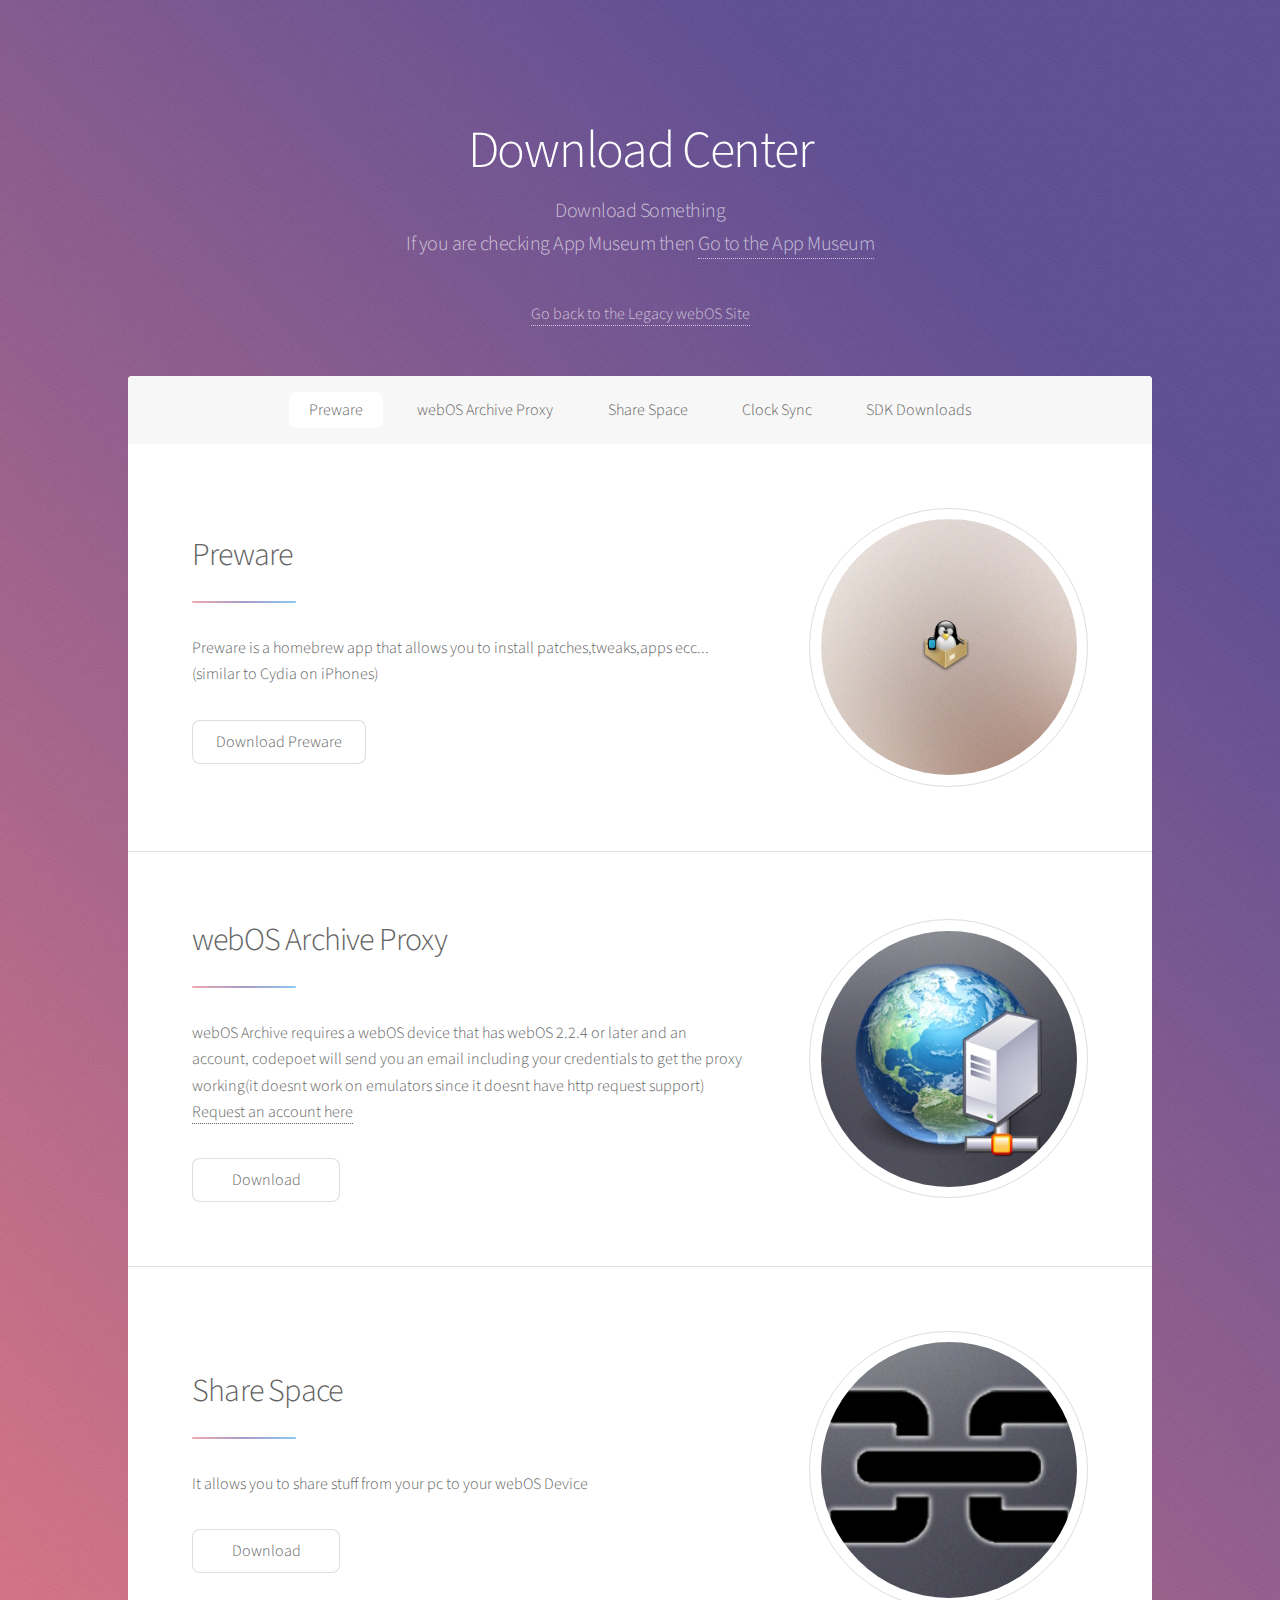
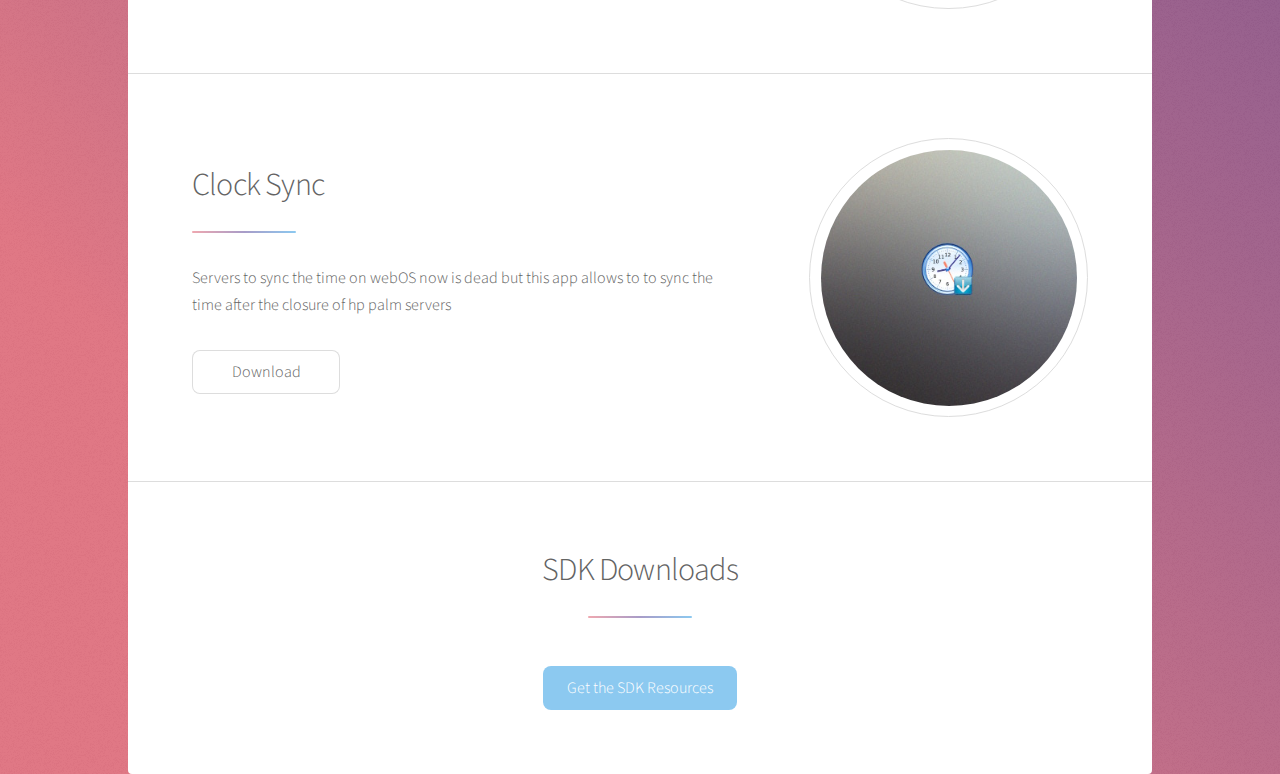
==== downloadce.html @ c7704b5f "fixes" ====
<!DOCTYPE HTML>
<html>
	<head>
		<title>Download Center</title>
		<meta charset="utf-8" />
		<meta name="viewport" content="width=device-width, initial-scale=1, user-scalable=no" />
		<link rel="stylesheet" href="assets/css/maindce.css" />
		<link rel="icon" type="image/x-icon" href="images/legacyicon.ico">
		<noscript><link rel="stylesheet" href="assets/css/noscriptdce.css" /></noscript>
	</head>
	<body class="is-preload">

		<!-- Wrapper -->
			<div id="wrapper">

				<!-- Header -->
					<header id="header" class="alt">
						<span class="logo"><img src="images/logo.svg" alt="" /></span>
						<h1>Download Center</h1>
						<p>Download Something<br />
						If you are checking App Museum then <a href="https://appcatalog.webosarchive.org/">Go to the App Museum</a></p>
						<a href="index.html">Go back to the Legacy webOS Site</a>
					</header>

				<!-- Nav -->
					<nav id="nav">
						<ul>
							<li><a href="#intro" class="active">Preware</a></li>
							<li><a href="#proxy">webOS Archive Proxy</a></li>
							<li><a href="#sharespace">Share Space</a></li>
							<li><a href="#clocksync">Clock Sync</a></li>
							<li><a href="#cta">SDK Downloads</a></li>
						</ul>
					</nav>

				<!-- Main -->
					<div id="main">

						<!-- Introduction -->
							<section id="intro" class="main">
								<div class="spotlight">
									<div class="content">
										<header class="major">
											<h2>Preware</h2>
										</header>
										<p>Preware is a homebrew app that allows you to install patches,tweaks,apps ecc... (similar to Cydia on iPhones)</p>
										<ul class="actions">
											<li><a href="https://github.com/webOSArchive/preware/releases/download/1.9.15/org.webosinternals.preware_1.9.15_all.ipk" class="button">Download Preware</a></li>
										</ul>
									</div>
									<span class="image"><img src="images/images_dce/pic01.jpg" alt="" /></span>
								</div>
							</section>

						<!-- First Section -->
						<section id="proxy" class="main">
							<div class="spotlight">
								<div class="content">
									<header class="major">
										<h2>webOS Archive Proxy</h2>
									</header>
									<p>webOS Archive requires a webOS device that has webOS 2.2.4 or later and an account, codepoet will send you an email including your credentials to get the proxy working(it doesnt work on emulators since it doesnt have http request support)
										<a href="https://forms.gle/rnwVb2BnZVacJoNU6">Request an account here</a>
									</p>
									<ul class="actions">
										<li><a href="https://appcatalog.webosarchive.org/showMuseumDetails.php?app=1005768" class="button">Download</a></li>
									</ul>
								</div>
								<span class="image"><img src="images/images_dce/pic02.jpg" alt="" /></span>
							</div>
						</section>

						<!-- Second Section -->
						<section id="sharespace" class="main">
							<div class="spotlight">
								<div class="content">
									<header class="major">
										<h2>Share Space</h2>
									</header>
									<p>It allows you to share stuff from your pc to your webOS Device</p>
									<ul class="actions">
										<li><a href="https://appcatalog.webosarchive.org/showMuseumDetails.php?search=share+space&safe=on&app=1005788" class="button">Download</a></li>
									</ul>
								</div>
								<span class="image"><img src="images/images_dce/pic05.jpg" alt="" /></span>
							</div>
						</section>

						<section id="clocksync" class="main">
							<div class="spotlight">
								<div class="content">
									<header class="major">
										<h2>Clock Sync</h2>
									</header>
									<p>Servers to sync the time on webOS now is dead but this app allows to to sync the time after the closure of hp palm servers
									</p>
									<ul class="actions">
										<li><a href="https://appcatalog.webosarchive.org/showMuseumDetails.php?app=1819" class="button">Download</a></li>
									</ul>
								</div>
								<span class="image"><img src="images/images_dce/pic03.jpg" alt="" /></span>
							</div>
						</section>

						<!-- Get Started -->
							<section id="cta" class="main special">
								<header class="major">
									<h2>SDK Downloads</h2>
								</header>
								<footer class="major">
									<ul class="actions special">
										<li><a href="webOSresources.html/" class="button primary">Get the SDK Resources</a></li>
									</ul>
								</footer>
							</section>


			</div>

		<!-- Scripts -->
			<script src="assets/js/jquery.min_dce.js"></script>
			<script src="assets/js/jquery.scrollex.min_dce.js"></script>
			<script src="assets/js/jquery.scrolly.min_dce.js"></script>
			<script src="assets/js/browser.min_dce.js"></script>
			<script src="assets/js/breakpoints.min_dce.js"></script>
			<script src="assets/js/util_dce.js"></script>
			<script src="assets/js/main_dce.js"></script>

	</body>
</html>
---- assets/css/maindce.css ----
@import url(fontawesome-all.min.css);
@import 'https://fonts.googleapis.com/css?family=Source+Sans+Pro:300,400';

/*
	Stellar by HTML5 UP
	html5up.net | @ajlkn
	Free for personal and commercial use under the CCA 3.0 license (html5up.net/license)
*/

html, body, div, span, applet, object,
iframe, h1, h2, h3, h4, h5, h6, p, blockquote,
pre, a, abbr, acronym, address, big, cite,
code, del, dfn, em, img, ins, kbd, q, s, samp,
small, strike, strong, sub, sup, tt, var, b,
u, i, center, dl, dt, dd, ol, ul, li, fieldset,
form, label, legend, table, caption, tbody,
tfoot, thead, tr, th, td, article, aside,
canvas, details, embed, figure, figcaption,
footer, header, hgroup, menu, nav, output, ruby,
section, summary, time, mark, audio, video {
	margin: 0;
	padding: 0;
	border: 0;
	font-size: 100%;
	font: inherit;
	vertical-align: baseline;}

article, aside, details, figcaption, figure,
footer, header, hgroup, menu, nav, section {
	display: block;}

body {
	line-height: 1;
}

ol, ul {
	list-style: none;
}

blockquote, q {
	quotes: none;
}

	blockquote:before, blockquote:after, q:before, q:after {
		content: '';
		content: none;
	}

table {
	border-collapse: collapse;
	border-spacing: 0;
}

body {
	-webkit-text-size-adjust: none;
}

mark {
	background-color: transparent;
	color: inherit;
}

input::-moz-focus-inner {
	border: 0;
	padding: 0;
}

input, select, textarea {
	-moz-appearance: none;
	-webkit-appearance: none;
	-ms-appearance: none;
	appearance: none;
}

/* Basic */

	@-ms-viewport {
		width: device-width;
	}

	body {
		-ms-overflow-style: scrollbar;
	}

	@media screen and (max-width: 480px) {

		html, body {
			min-width: 320px;
		}

	}

	html {
		box-sizing: border-box;
	}

	*, *:before, *:after {
		box-sizing: inherit;
	}

	body {
		background-color: #935d8c;
		background-image: url("images/overlay.png"), -moz-linear-gradient(45deg, #e37682 15%, #5f4d93 85%);
		background-image: url("images/overlay.png"), -webkit-linear-gradient(45deg, #e37682 15%, #5f4d93 85%);
		background-image: url("images/overlay.png"), -ms-linear-gradient(45deg, #e37682 15%, #5f4d93 85%);
		background-image: url("images/overlay.png"), linear-gradient(45deg, #e37682 15%, #5f4d93 85%);
	}

		body.is-preload *, body.is-preload *:before, body.is-preload *:after {
			-moz-animation: none !important;
			-webkit-animation: none !important;
			-ms-animation: none !important;
			animation: none !important;
			-moz-transition: none !important;
			-webkit-transition: none !important;
			-ms-transition: none !important;
			transition: none !important;
		}

/* Type */

	body {
		background-color: #935d8c;
		color: rgba(255, 255, 255, 0.65);
	}

	body, input, select, textarea {
		font-family: "Source Sans Pro", Helvetica, sans-serif;
		font-size: 17pt;
		font-weight: 300;
		line-height: 1.65;
	}

		@media screen and (max-width: 1680px) {

			body, input, select, textarea {
				font-size: 14pt;
			}

		}

		@media screen and (max-width: 1280px) {

			body, input, select, textarea {
				font-size: 12pt;
			}

		}

		@media screen and (max-width: 360px) {

			body, input, select, textarea {
				font-size: 11pt;
			}

		}

	a {
		-moz-transition: color 0.2s ease, border-bottom 0.2s ease;
		-webkit-transition: color 0.2s ease, border-bottom 0.2s ease;
		-ms-transition: color 0.2s ease, border-bottom 0.2s ease;
		transition: color 0.2s ease, border-bottom 0.2s ease;
		text-decoration: none;
		border-bottom: dotted 1px;
		color: inherit;
	}

		a:hover {
			border-bottom-color: transparent;
		}

	strong, b {
		font-weight: 400;
	}

	em, i {
		font-style: italic;
	}

	p {
		margin: 0 0 2em 0;
	}

		p.content {
			-moz-columns: 20em 2;
			-webkit-columns: 20em 2;
			-ms-columns: 20em 2;
			columns: 20em 2;
			-moz-column-gap: 2em;
			-webkit-column-gap: 2em;
			-ms-column-gap: 2em;
			column-gap: 2em;
			text-align: justify;
		}

	h1, h2, h3, h4, h5, h6 {
		font-weight: 300;
		line-height: 1.5;
		margin: 0 0 0.7em 0;
		letter-spacing: -0.025em;
	}

		h1 a, h2 a, h3 a, h4 a, h5 a, h6 a {
			color: inherit;
			text-decoration: none;
		}

	h1 {
		font-size: 2.5em;
		line-height: 1.2;
	}

	h2 {
		font-size: 1.5em;
	}

	h3 {
		font-size: 1.25em;
	}

	h4 {
		font-size: 1.1em;
	}

	h5 {
		font-size: 0.9em;
	}

	h6 {
		font-size: 0.7em;
	}

	@media screen and (max-width: 736px) {

		h1 {
			font-size: 2em;
		}

	}

	sub {
		font-size: 0.8em;
		position: relative;
		top: 0.5em;
	}

	sup {
		font-size: 0.8em;
		position: relative;
		top: -0.5em;
	}

	blockquote {
		border-left: solid 4px;
		font-style: italic;
		margin: 0 0 2em 0;
		padding: 0.5em 0 0.5em 2em;
	}

	code {
		border-radius: 8px;
		border: solid 1px;
		font-family: "Courier New", monospace;
		font-size: 0.9em;
		margin: 0 0.25em;
		padding: 0.25em 0.65em;
	}

	pre {
		-webkit-overflow-scrolling: touch;
		font-family: "Courier New", monospace;
		font-size: 0.9em;
		margin: 0 0 2em 0;
	}

		pre code {
			display: block;
			line-height: 1.75;
			padding: 1em 1.5em;
			overflow-x: auto;
		}

	hr {
		border: 0;
		border-bottom: solid 1px;
		margin: 2em 0;
	}

		hr.major {
			margin: 3em 0;
		}

	.align-left {
		text-align: left;
	}

	.align-center {
		text-align: center;
	}

	.align-right {
		text-align: right;
	}

	input, select, textarea {
		color: #ffffff;
	}

	a:hover {
		color: #ffffff;
	}

	strong, b {
		color: #ffffff;
	}

	h1, h2, h3, h4, h5, h6 {
		color: #ffffff;
	}

	blockquote {
		border-left-color: rgba(255, 255, 255, 0.35);
	}

	code {
		background: rgba(255, 255, 255, 0.075);
		border-color: rgba(255, 255, 255, 0.35);
	}

	hr {
		border-bottom-color: rgba(255, 255, 255, 0.35);
	}

/* Row */

	.row {
		display: flex;
		flex-wrap: wrap;
		box-sizing: border-box;
		align-items: stretch;
	}

		.row > * {
			box-sizing: border-box;
		}

		.row.gtr-uniform > * > :last-child {
			margin-bottom: 0;
		}

		.row.aln-left {
			justify-content: flex-start;
		}

		.row.aln-center {
			justify-content: center;
		}

		.row.aln-right {
			justify-content: flex-end;
		}

		.row.aln-top {
			align-items: flex-start;
		}

		.row.aln-middle {
			align-items: center;
		}

		.row.aln-bottom {
			align-items: flex-end;
		}

		.row > .imp {
			order: -1;
		}

		.row > .col-1 {
			width: 8.33333%;
		}

		.row > .off-1 {
			margin-left: 8.33333%;
		}

		.row > .col-2 {
			width: 16.66667%;
		}

		.row > .off-2 {
			margin-left: 16.66667%;
		}

		.row > .col-3 {
			width: 25%;
		}

		.row > .off-3 {
			margin-left: 25%;
		}

		.row > .col-4 {
			width: 33.33333%;
		}

		.row > .off-4 {
			margin-left: 33.33333%;
		}

		.row > .col-5 {
			width: 41.66667%;
		}

		.row > .off-5 {
			margin-left: 41.66667%;
		}

		.row > .col-6 {
			width: 50%;
		}

		.row > .off-6 {
			margin-left: 50%;
		}

		.row > .col-7 {
			width: 58.33333%;
		}

		.row > .off-7 {
			margin-left: 58.33333%;
		}

		.row > .col-8 {
			width: 66.66667%;
		}

		.row > .off-8 {
			margin-left: 66.66667%;
		}

		.row > .col-9 {
			width: 75%;
		}

		.row > .off-9 {
			margin-left: 75%;
		}

		.row > .col-10 {
			width: 83.33333%;
		}

		.row > .off-10 {
			margin-left: 83.33333%;
		}

		.row > .col-11 {
			width: 91.66667%;
		}

		.row > .off-11 {
			margin-left: 91.66667%;
		}

		.row > .col-12 {
			width: 100%;
		}

		.row > .off-12 {
			margin-left: 100%;
		}

		.row.gtr-0 {
			margin-top: 0;
			margin-left: 0em;
		}

			.row.gtr-0 > * {
				padding: 0 0 0 0em;
			}

			.row.gtr-0.gtr-uniform {
				margin-top: 0em;
			}

				.row.gtr-0.gtr-uniform > * {
					padding-top: 0em;
				}

		.row.gtr-25 {
			margin-top: 0;
			margin-left: -0.375em;
		}

			.row.gtr-25 > * {
				padding: 0 0 0 0.375em;
			}

			.row.gtr-25.gtr-uniform {
				margin-top: -0.375em;
			}

				.row.gtr-25.gtr-uniform > * {
					padding-top: 0.375em;
				}

		.row.gtr-50 {
			margin-top: 0;
			margin-left: -0.75em;
		}

			.row.gtr-50 > * {
				padding: 0 0 0 0.75em;
			}

			.row.gtr-50.gtr-uniform {
				margin-top: -0.75em;
			}

				.row.gtr-50.gtr-uniform > * {
					padding-top: 0.75em;
				}

		.row {
			margin-top: 0;
			margin-left: -1.5em;
		}

			.row > * {
				padding: 0 0 0 1.5em;
			}

			.row.gtr-uniform {
				margin-top: -1.5em;
			}

				.row.gtr-uniform > * {
					padding-top: 1.5em;
				}

		.row.gtr-150 {
			margin-top: 0;
			margin-left: -2.25em;
		}

			.row.gtr-150 > * {
				padding: 0 0 0 2.25em;
			}

			.row.gtr-150.gtr-uniform {
				margin-top: -2.25em;
			}

				.row.gtr-150.gtr-uniform > * {
					padding-top: 2.25em;
				}

		.row.gtr-200 {
			margin-top: 0;
			margin-left: -3em;
		}

			.row.gtr-200 > * {
				padding: 0 0 0 3em;
			}

			.row.gtr-200.gtr-uniform {
				margin-top: -3em;
			}

				.row.gtr-200.gtr-uniform > * {
					padding-top: 3em;
				}

		@media screen and (max-width: 1680px) {

			.row {
				display: flex;
				flex-wrap: wrap;
				box-sizing: border-box;
				align-items: stretch;
			}

				.row > * {
					box-sizing: border-box;
				}

				.row.gtr-uniform > * > :last-child {
					margin-bottom: 0;
				}

				.row.aln-left {
					justify-content: flex-start;
				}

				.row.aln-center {
					justify-content: center;
				}

				.row.aln-right {
					justify-content: flex-end;
				}

				.row.aln-top {
					align-items: flex-start;
				}

				.row.aln-middle {
					align-items: center;
				}

				.row.aln-bottom {
					align-items: flex-end;
				}

				.row > .imp-xlarge {
					order: -1;
				}

				.row > .col-1-xlarge {
					width: 8.33333%;
				}

				.row > .off-1-xlarge {
					margin-left: 8.33333%;
				}

				.row > .col-2-xlarge {
					width: 16.66667%;
				}

				.row > .off-2-xlarge {
					margin-left: 16.66667%;
				}

				.row > .col-3-xlarge {
					width: 25%;
				}

				.row > .off-3-xlarge {
					margin-left: 25%;
				}

				.row > .col-4-xlarge {
					width: 33.33333%;
				}

				.row > .off-4-xlarge {
					margin-left: 33.33333%;
				}

				.row > .col-5-xlarge {
					width: 41.66667%;
				}

				.row > .off-5-xlarge {
					margin-left: 41.66667%;
				}

				.row > .col-6-xlarge {
					width: 50%;
				}

				.row > .off-6-xlarge {
					margin-left: 50%;
				}

				.row > .col-7-xlarge {
					width: 58.33333%;
				}

				.row > .off-7-xlarge {
					margin-left: 58.33333%;
				}

				.row > .col-8-xlarge {
					width: 66.66667%;
				}

				.row > .off-8-xlarge {
					margin-left: 66.66667%;
				}

				.row > .col-9-xlarge {
					width: 75%;
				}

				.row > .off-9-xlarge {
					margin-left: 75%;
				}

				.row > .col-10-xlarge {
					width: 83.33333%;
				}

				.row > .off-10-xlarge {
					margin-left: 83.33333%;
				}

				.row > .col-11-xlarge {
					width: 91.66667%;
				}

				.row > .off-11-xlarge {
					margin-left: 91.66667%;
				}

				.row > .col-12-xlarge {
					width: 100%;
				}

				.row > .off-12-xlarge {
					margin-left: 100%;
				}

				.row.gtr-0 {
					margin-top: 0;
					margin-left: 0em;
				}

					.row.gtr-0 > * {
						padding: 0 0 0 0em;
					}

					.row.gtr-0.gtr-uniform {
						margin-top: 0em;
					}

						.row.gtr-0.gtr-uniform > * {
							padding-top: 0em;
						}

				.row.gtr-25 {
					margin-top: 0;
					margin-left: -0.375em;
				}

					.row.gtr-25 > * {
						padding: 0 0 0 0.375em;
					}

					.row.gtr-25.gtr-uniform {
						margin-top: -0.375em;
					}

						.row.gtr-25.gtr-uniform > * {
							padding-top: 0.375em;
						}

				.row.gtr-50 {
					margin-top: 0;
					margin-left: -0.75em;
				}

					.row.gtr-50 > * {
						padding: 0 0 0 0.75em;
					}

					.row.gtr-50.gtr-uniform {
						margin-top: -0.75em;
					}

						.row.gtr-50.gtr-uniform > * {
							padding-top: 0.75em;
						}

				.row {
					margin-top: 0;
					margin-left: -1.5em;
				}

					.row > * {
						padding: 0 0 0 1.5em;
					}

					.row.gtr-uniform {
						margin-top: -1.5em;
					}

						.row.gtr-uniform > * {
							padding-top: 1.5em;
						}

				.row.gtr-150 {
					margin-top: 0;
					margin-left: -2.25em;
				}

					.row.gtr-150 > * {
						padding: 0 0 0 2.25em;
					}

					.row.gtr-150.gtr-uniform {
						margin-top: -2.25em;
					}

						.row.gtr-150.gtr-uniform > * {
							padding-top: 2.25em;
						}

				.row.gtr-200 {
					margin-top: 0;
					margin-left: -3em;
				}

					.row.gtr-200 > * {
						padding: 0 0 0 3em;
					}

					.row.gtr-200.gtr-uniform {
						margin-top: -3em;
					}

						.row.gtr-200.gtr-uniform > * {
							padding-top: 3em;
						}

		}

		@media screen and (max-width: 1280px) {

			.row {
				display: flex;
				flex-wrap: wrap;
				box-sizing: border-box;
				align-items: stretch;
			}

				.row > * {
					box-sizing: border-box;
				}

				.row.gtr-uniform > * > :last-child {
					margin-bottom: 0;
				}

				.row.aln-left {
					justify-content: flex-start;
				}

				.row.aln-center {
					justify-content: center;
				}

				.row.aln-right {
					justify-content: flex-end;
				}

				.row.aln-top {
					align-items: flex-start;
				}

				.row.aln-middle {
					align-items: center;
				}

				.row.aln-bottom {
					align-items: flex-end;
				}

				.row > .imp-large {
					order: -1;
				}

				.row > .col-1-large {
					width: 8.33333%;
				}

				.row > .off-1-large {
					margin-left: 8.33333%;
				}

				.row > .col-2-large {
					width: 16.66667%;
				}

				.row > .off-2-large {
					margin-left: 16.66667%;
				}

				.row > .col-3-large {
					width: 25%;
				}

				.row > .off-3-large {
					margin-left: 25%;
				}

				.row > .col-4-large {
					width: 33.33333%;
				}

				.row > .off-4-large {
					margin-left: 33.33333%;
				}

				.row > .col-5-large {
					width: 41.66667%;
				}

				.row > .off-5-large {
					margin-left: 41.66667%;
				}

				.row > .col-6-large {
					width: 50%;
				}

				.row > .off-6-large {
					margin-left: 50%;
				}

				.row > .col-7-large {
					width: 58.33333%;
				}

				.row > .off-7-large {
					margin-left: 58.33333%;
				}

				.row > .col-8-large {
					width: 66.66667%;
				}

				.row > .off-8-large {
					margin-left: 66.66667%;
				}

				.row > .col-9-large {
					width: 75%;
				}

				.row > .off-9-large {
					margin-left: 75%;
				}

				.row > .col-10-large {
					width: 83.33333%;
				}

				.row > .off-10-large {
					margin-left: 83.33333%;
				}

				.row > .col-11-large {
					width: 91.66667%;
				}

				.row > .off-11-large {
					margin-left: 91.66667%;
				}

				.row > .col-12-large {
					width: 100%;
				}

				.row > .off-12-large {
					margin-left: 100%;
				}

				.row.gtr-0 {
					margin-top: 0;
					margin-left: 0em;
				}

					.row.gtr-0 > * {
						padding: 0 0 0 0em;
					}

					.row.gtr-0.gtr-uniform {
						margin-top: 0em;
					}

						.row.gtr-0.gtr-uniform > * {
							padding-top: 0em;
						}

				.row.gtr-25 {
					margin-top: 0;
					margin-left: -0.375em;
				}

					.row.gtr-25 > * {
						padding: 0 0 0 0.375em;
					}

					.row.gtr-25.gtr-uniform {
						margin-top: -0.375em;
					}

						.row.gtr-25.gtr-uniform > * {
							padding-top: 0.375em;
						}

				.row.gtr-50 {
					margin-top: 0;
					margin-left: -0.75em;
				}

					.row.gtr-50 > * {
						padding: 0 0 0 0.75em;
					}

					.row.gtr-50.gtr-uniform {
						margin-top: -0.75em;
					}

						.row.gtr-50.gtr-uniform > * {
							padding-top: 0.75em;
						}

				.row {
					margin-top: 0;
					margin-left: -1.5em;
				}

					.row > * {
						padding: 0 0 0 1.5em;
					}

					.row.gtr-uniform {
						margin-top: -1.5em;
					}

						.row.gtr-uniform > * {
							padding-top: 1.5em;
						}

				.row.gtr-150 {
					margin-top: 0;
					margin-left: -2.25em;
				}

					.row.gtr-150 > * {
						padding: 0 0 0 2.25em;
					}

					.row.gtr-150.gtr-uniform {
						margin-top: -2.25em;
					}

						.row.gtr-150.gtr-uniform > * {
							padding-top: 2.25em;
						}

				.row.gtr-200 {
					margin-top: 0;
					margin-left: -3em;
				}

					.row.gtr-200 > * {
						padding: 0 0 0 3em;
					}

					.row.gtr-200.gtr-uniform {
						margin-top: -3em;
					}

						.row.gtr-200.gtr-uniform > * {
							padding-top: 3em;
						}

		}

		@media screen and (max-width: 980px) {

			.row {
				display: flex;
				flex-wrap: wrap;
				box-sizing: border-box;
				align-items: stretch;
			}

				.row > * {
					box-sizing: border-box;
				}

				.row.gtr-uniform > * > :last-child {
					margin-bottom: 0;
				}

				.row.aln-left {
					justify-content: flex-start;
				}

				.row.aln-center {
					justify-content: center;
				}

				.row.aln-right {
					justify-content: flex-end;
				}

				.row.aln-top {
					align-items: flex-start;
				}

				.row.aln-middle {
					align-items: center;
				}

				.row.aln-bottom {
					align-items: flex-end;
				}

				.row > .imp-medium {
					order: -1;
				}

				.row > .col-1-medium {
					width: 8.33333%;
				}

				.row > .off-1-medium {
					margin-left: 8.33333%;
				}

				.row > .col-2-medium {
					width: 16.66667%;
				}

				.row > .off-2-medium {
					margin-left: 16.66667%;
				}

				.row > .col-3-medium {
					width: 25%;
				}

				.row > .off-3-medium {
					margin-left: 25%;
				}

				.row > .col-4-medium {
					width: 33.33333%;
				}

				.row > .off-4-medium {
					margin-left: 33.33333%;
				}

				.row > .col-5-medium {
					width: 41.66667%;
				}

				.row > .off-5-medium {
					margin-left: 41.66667%;
				}

				.row > .col-6-medium {
					width: 50%;
				}

				.row > .off-6-medium {
					margin-left: 50%;
				}

				.row > .col-7-medium {
					width: 58.33333%;
				}

				.row > .off-7-medium {
					margin-left: 58.33333%;
				}

				.row > .col-8-medium {
					width: 66.66667%;
				}

				.row > .off-8-medium {
					margin-left: 66.66667%;
				}

				.row > .col-9-medium {
					width: 75%;
				}

				.row > .off-9-medium {
					margin-left: 75%;
				}

				.row > .col-10-medium {
					width: 83.33333%;
				}

				.row > .off-10-medium {
					margin-left: 83.33333%;
				}

				.row > .col-11-medium {
					width: 91.66667%;
				}

				.row > .off-11-medium {
					margin-left: 91.66667%;
				}

				.row > .col-12-medium {
					width: 100%;
				}

				.row > .off-12-medium {
					margin-left: 100%;
				}

				.row.gtr-0 {
					margin-top: 0;
					margin-left: 0em;
				}

					.row.gtr-0 > * {
						padding: 0 0 0 0em;
					}

					.row.gtr-0.gtr-uniform {
						margin-top: 0em;
					}

						.row.gtr-0.gtr-uniform > * {
							padding-top: 0em;
						}

				.row.gtr-25 {
					margin-top: 0;
					margin-left: -0.375em;
				}

					.row.gtr-25 > * {
						padding: 0 0 0 0.375em;
					}

					.row.gtr-25.gtr-uniform {
						margin-top: -0.375em;
					}

						.row.gtr-25.gtr-uniform > * {
							padding-top: 0.375em;
						}

				.row.gtr-50 {
					margin-top: 0;
					margin-left: -0.75em;
				}

					.row.gtr-50 > * {
						padding: 0 0 0 0.75em;
					}

					.row.gtr-50.gtr-uniform {
						margin-top: -0.75em;
					}

						.row.gtr-50.gtr-uniform > * {
							padding-top: 0.75em;
						}

				.row {
					margin-top: 0;
					margin-left: -1.5em;
				}

					.row > * {
						padding: 0 0 0 1.5em;
					}

					.row.gtr-uniform {
						margin-top: -1.5em;
					}

						.row.gtr-uniform > * {
							padding-top: 1.5em;
						}

				.row.gtr-150 {
					margin-top: 0;
					margin-left: -2.25em;
				}

					.row.gtr-150 > * {
						padding: 0 0 0 2.25em;
					}

					.row.gtr-150.gtr-uniform {
						margin-top: -2.25em;
					}

						.row.gtr-150.gtr-uniform > * {
							padding-top: 2.25em;
						}

				.row.gtr-200 {
					margin-top: 0;
					margin-left: -3em;
				}

					.row.gtr-200 > * {
						padding: 0 0 0 3em;
					}

					.row.gtr-200.gtr-uniform {
						margin-top: -3em;
					}

						.row.gtr-200.gtr-uniform > * {
							padding-top: 3em;
						}

		}

		@media screen and (max-width: 736px) {

			.row {
				display: flex;
				flex-wrap: wrap;
				box-sizing: border-box;
				align-items: stretch;
			}

				.row > * {
					box-sizing: border-box;
				}

				.row.gtr-uniform > * > :last-child {
					margin-bottom: 0;
				}

				.row.aln-left {
					justify-content: flex-start;
				}

				.row.aln-center {
					justify-content: center;
				}

				.row.aln-right {
					justify-content: flex-end;
				}

				.row.aln-top {
					align-items: flex-start;
				}

				.row.aln-middle {
					align-items: center;
				}

				.row.aln-bottom {
					align-items: flex-end;
				}

				.row > .imp-small {
					order: -1;
				}

				.row > .col-1-small {
					width: 8.33333%;
				}

				.row > .off-1-small {
					margin-left: 8.33333%;
				}

				.row > .col-2-small {
					width: 16.66667%;
				}

				.row > .off-2-small {
					margin-left: 16.66667%;
				}

				.row > .col-3-small {
					width: 25%;
				}

				.row > .off-3-small {
					margin-left: 25%;
				}

				.row > .col-4-small {
					width: 33.33333%;
				}

				.row > .off-4-small {
					margin-left: 33.33333%;
				}

				.row > .col-5-small {
					width: 41.66667%;
				}

				.row > .off-5-small {
					margin-left: 41.66667%;
				}

				.row > .col-6-small {
					width: 50%;
				}

				.row > .off-6-small {
					margin-left: 50%;
				}

				.row > .col-7-small {
					width: 58.33333%;
				}

				.row > .off-7-small {
					margin-left: 58.33333%;
				}

				.row > .col-8-small {
					width: 66.66667%;
				}

				.row > .off-8-small {
					margin-left: 66.66667%;
				}

				.row > .col-9-small {
					width: 75%;
				}

				.row > .off-9-small {
					margin-left: 75%;
				}

				.row > .col-10-small {
					width: 83.33333%;
				}

				.row > .off-10-small {
					margin-left: 83.33333%;
				}

				.row > .col-11-small {
					width: 91.66667%;
				}

				.row > .off-11-small {
					margin-left: 91.66667%;
				}

				.row > .col-12-small {
					width: 100%;
				}

				.row > .off-12-small {
					margin-left: 100%;
				}

				.row.gtr-0 {
					margin-top: 0;
					margin-left: 0em;
				}

					.row.gtr-0 > * {
						padding: 0 0 0 0em;
					}

					.row.gtr-0.gtr-uniform {
						margin-top: 0em;
					}

						.row.gtr-0.gtr-uniform > * {
							padding-top: 0em;
						}

				.row.gtr-25 {
					margin-top: 0;
					margin-left: -0.25em;
				}

					.row.gtr-25 > * {
						padding: 0 0 0 0.25em;
					}

					.row.gtr-25.gtr-uniform {
						margin-top: -0.25em;
					}

						.row.gtr-25.gtr-uniform > * {
							padding-top: 0.25em;
						}

				.row.gtr-50 {
					margin-top: 0;
					margin-left: -0.5em;
				}

					.row.gtr-50 > * {
						padding: 0 0 0 0.5em;
					}

					.row.gtr-50.gtr-uniform {
						margin-top: -0.5em;
					}

						.row.gtr-50.gtr-uniform > * {
							padding-top: 0.5em;
						}

				.row {
					margin-top: 0;
					margin-left: -1em;
				}

					.row > * {
						padding: 0 0 0 1em;
					}

					.row.gtr-uniform {
						margin-top: -1em;
					}

						.row.gtr-uniform > * {
							padding-top: 1em;
						}

				.row.gtr-150 {
					margin-top: 0;
					margin-left: -1.5em;
				}

					.row.gtr-150 > * {
						padding: 0 0 0 1.5em;
					}

					.row.gtr-150.gtr-uniform {
						margin-top: -1.5em;
					}

						.row.gtr-150.gtr-uniform > * {
							padding-top: 1.5em;
						}

				.row.gtr-200 {
					margin-top: 0;
					margin-left: -2em;
				}

					.row.gtr-200 > * {
						padding: 0 0 0 2em;
					}

					.row.gtr-200.gtr-uniform {
						margin-top: -2em;
					}

						.row.gtr-200.gtr-uniform > * {
							padding-top: 2em;
						}

		}

		@media screen and (max-width: 480px) {

			.row {
				display: flex;
				flex-wrap: wrap;
				box-sizing: border-box;
				align-items: stretch;
			}

				.row > * {
					box-sizing: border-box;
				}

				.row.gtr-uniform > * > :last-child {
					margin-bottom: 0;
				}

				.row.aln-left {
					justify-content: flex-start;
				}

				.row.aln-center {
					justify-content: center;
				}

				.row.aln-right {
					justify-content: flex-end;
				}

				.row.aln-top {
					align-items: flex-start;
				}

				.row.aln-middle {
					align-items: center;
				}

				.row.aln-bottom {
					align-items: flex-end;
				}

				.row > .imp-xsmall {
					order: -1;
				}

				.row > .col-1-xsmall {
					width: 8.33333%;
				}

				.row > .off-1-xsmall {
					margin-left: 8.33333%;
				}

				.row > .col-2-xsmall {
					width: 16.66667%;
				}

				.row > .off-2-xsmall {
					margin-left: 16.66667%;
				}

				.row > .col-3-xsmall {
					width: 25%;
				}

				.row > .off-3-xsmall {
					margin-left: 25%;
				}

				.row > .col-4-xsmall {
					width: 33.33333%;
				}

				.row > .off-4-xsmall {
					margin-left: 33.33333%;
				}

				.row > .col-5-xsmall {
					width: 41.66667%;
				}

				.row > .off-5-xsmall {
					margin-left: 41.66667%;
				}

				.row > .col-6-xsmall {
					width: 50%;
				}

				.row > .off-6-xsmall {
					margin-left: 50%;
				}

				.row > .col-7-xsmall {
					width: 58.33333%;
				}

				.row > .off-7-xsmall {
					margin-left: 58.33333%;
				}

				.row > .col-8-xsmall {
					width: 66.66667%;
				}

				.row > .off-8-xsmall {
					margin-left: 66.66667%;
				}

				.row > .col-9-xsmall {
					width: 75%;
				}

				.row > .off-9-xsmall {
					margin-left: 75%;
				}

				.row > .col-10-xsmall {
					width: 83.33333%;
				}

				.row > .off-10-xsmall {
					margin-left: 83.33333%;
				}

				.row > .col-11-xsmall {
					width: 91.66667%;
				}

				.row > .off-11-xsmall {
					margin-left: 91.66667%;
				}

				.row > .col-12-xsmall {
					width: 100%;
				}

				.row > .off-12-xsmall {
					margin-left: 100%;
				}

				.row.gtr-0 {
					margin-top: 0;
					margin-left: 0em;
				}

					.row.gtr-0 > * {
						padding: 0 0 0 0em;
					}

					.row.gtr-0.gtr-uniform {
						margin-top: 0em;
					}

						.row.gtr-0.gtr-uniform > * {
							padding-top: 0em;
						}

				.row.gtr-25 {
					margin-top: 0;
					margin-left: -0.3125em;
				}

					.row.gtr-25 > * {
						padding: 0 0 0 0.3125em;
					}

					.row.gtr-25.gtr-uniform {
						margin-top: -0.3125em;
					}

						.row.gtr-25.gtr-uniform > * {
							padding-top: 0.3125em;
						}

				.row.gtr-50 {
					margin-top: 0;
					margin-left: -0.625em;
				}

					.row.gtr-50 > * {
						padding: 0 0 0 0.625em;
					}

					.row.gtr-50.gtr-uniform {
						margin-top: -0.625em;
					}

						.row.gtr-50.gtr-uniform > * {
							padding-top: 0.625em;
						}

				.row {
					margin-top: 0;
					margin-left: -1.25em;
				}

					.row > * {
						padding: 0 0 0 1.25em;
					}

					.row.gtr-uniform {
						margin-top: -1.25em;
					}

						.row.gtr-uniform > * {
							padding-top: 1.25em;
						}

				.row.gtr-150 {
					margin-top: 0;
					margin-left: -1.875em;
				}

					.row.gtr-150 > * {
						padding: 0 0 0 1.875em;
					}

					.row.gtr-150.gtr-uniform {
						margin-top: -1.875em;
					}

						.row.gtr-150.gtr-uniform > * {
							padding-top: 1.875em;
						}

				.row.gtr-200 {
					margin-top: 0;
					margin-left: -2.5em;
				}

					.row.gtr-200 > * {
						padding: 0 0 0 2.5em;
					}

					.row.gtr-200.gtr-uniform {
						margin-top: -2.5em;
					}

						.row.gtr-200.gtr-uniform > * {
							padding-top: 2.5em;
						}

		}

/* Box */

	.box {
		border-radius: 8px;
		border: solid;
		margin-bottom: 2em;
		padding: 1.5em;
	}

		.box > :last-child,
		.box > :last-child > :last-child,
		.box > :last-child > :last-child > :last-child {
			margin-bottom: 0;
		}

		.box.alt {
			border: 0;
			border-radius: 0;
			padding: 0;
		}

	.box {
		border-color: rgba(255, 255, 255, 0.35);
	}

/* Button */

	input[type="submit"],
	input[type="reset"],
	input[type="button"],
	button,
	.button {
		-moz-appearance: none;
		-webkit-appearance: none;
		-ms-appearance: none;
		appearance: none;
		-moz-transition: background-color 0.2s ease-in-out, color 0.2s ease-in-out;
		-webkit-transition: background-color 0.2s ease-in-out, color 0.2s ease-in-out;
		-ms-transition: background-color 0.2s ease-in-out, color 0.2s ease-in-out;
		transition: background-color 0.2s ease-in-out, color 0.2s ease-in-out;
		border-radius: 8px;
		border: 0;
		cursor: pointer;
		display: inline-block;
		font-weight: 300;
		height: 2.75em;
		line-height: 2.75em;
		min-width: 9.25em;
		padding: 0 1.5em;
		text-align: center;
		text-decoration: none;
		white-space: nowrap;
	}

		input[type="submit"].icon,
		input[type="reset"].icon,
		input[type="button"].icon,
		button.icon,
		.button.icon {
			padding-left: 1.35em;
		}

			input[type="submit"].icon:before,
			input[type="reset"].icon:before,
			input[type="button"].icon:before,
			button.icon:before,
			.button.icon:before {
				margin-right: 0.5em;
			}

		input[type="submit"].fit,
		input[type="reset"].fit,
		input[type="button"].fit,
		button.fit,
		.button.fit {
			width: 100%;
		}

		input[type="submit"].small,
		input[type="reset"].small,
		input[type="button"].small,
		button.small,
		.button.small {
			font-size: 0.8em;
		}

		input[type="submit"].large,
		input[type="reset"].large,
		input[type="button"].large,
		button.large,
		.button.large {
			font-size: 1.35em;
		}

		input[type="submit"].disabled, input[type="submit"]:disabled,
		input[type="reset"].disabled,
		input[type="reset"]:disabled,
		input[type="button"].disabled,
		input[type="button"]:disabled,
		button.disabled,
		button:disabled,
		.button.disabled,
		.button:disabled {
			pointer-events: none;
			opacity: 0.25;
		}

		@media screen and (max-width: 736px) {

			input[type="submit"],
			input[type="reset"],
			input[type="button"],
			button,
			.button {
				min-width: 0;
			}

		}

	input[type="submit"],
	input[type="reset"],
	input[type="button"],
	button,
	.button {
		background-color: transparent;
		box-shadow: inset 0 0 0 1px rgba(255, 255, 255, 0.35);
		color: #ffffff !important;
	}

		input[type="submit"]:hover,
		input[type="reset"]:hover,
		input[type="button"]:hover,
		button:hover,
		.button:hover {
			background-color: rgba(255, 255, 255, 0.075);
		}

		input[type="submit"]:active,
		input[type="reset"]:active,
		input[type="button"]:active,
		button:active,
		.button:active {
			background-color: rgba(255, 255, 255, 0.2);
		}

		input[type="submit"].icon:before,
		input[type="reset"].icon:before,
		input[type="button"].icon:before,
		button.icon:before,
		.button.icon:before {
			color: rgba(255, 255, 255, 0.5);
		}

		input[type="submit"].primary,
		input[type="reset"].primary,
		input[type="button"].primary,
		button.primary,
		.button.primary {
			background-color: #8cc9f0;
			color: #ffffff !important;
			box-shadow: none;
		}

			input[type="submit"].primary:hover,
			input[type="reset"].primary:hover,
			input[type="button"].primary:hover,
			button.primary:hover,
			.button.primary:hover {
				background-color: #9acff2;
			}

			input[type="submit"].primary:active,
			input[type="reset"].primary:active,
			input[type="button"].primary:active,
			button.primary:active,
			.button.primary:active {
				background-color: #7ec3ee;
			}

			input[type="submit"].primary.icon:before,
			input[type="reset"].primary.icon:before,
			input[type="button"].primary.icon:before,
			button.primary.icon:before,
			.button.primary.icon:before {
				color: #ffffff !important;
			}

/* Form */

	form {
		margin: 0 0 2em 0;
	}

	label {
		display: block;
		font-size: 0.9em;
		font-weight: 400;
		margin: 0 0 1em 0;
	}

	input[type="text"],
	input[type="password"],
	input[type="email"],
	select,
	textarea {
		-moz-appearance: none;
		-webkit-appearance: none;
		-ms-appearance: none;
		appearance: none;
		border-radius: 8px;
		border: solid 1px;
		color: inherit;
		display: block;
		outline: 0;
		padding: 0 1em;
		text-decoration: none;
		width: 100%;
	}

		input[type="text"]:invalid,
		input[type="password"]:invalid,
		input[type="email"]:invalid,
		select:invalid,
		textarea:invalid {
			box-shadow: none;
		}

	select {
		background-size: 1.25rem;
		background-repeat: no-repeat;
		background-position: calc(100% - 1rem) center;
		height: 2.75em;
		padding-right: 2.75em;
		text-overflow: ellipsis;
	}

		select:focus::-ms-value {
			background-color: transparent;
		}

		select::-ms-expand {
			display: none;
		}

	input[type="text"],
	input[type="password"],
	input[type="email"],
	select {
		height: 2.75em;
	}

	textarea {
		padding: 0.75em 1em;
	}

	input[type="checkbox"],
	input[type="radio"] {
		-moz-appearance: none;
		-webkit-appearance: none;
		-ms-appearance: none;
		appearance: none;
		display: block;
		float: left;
		margin-right: -2em;
		opacity: 0;
		width: 1em;
		z-index: -1;
	}

		input[type="checkbox"] + label,
		input[type="radio"] + label {
			text-decoration: none;
			cursor: pointer;
			display: inline-block;
			font-size: 1em;
			font-weight: 300;
			padding-left: 2.4em;
			padding-right: 0.75em;
			position: relative;
		}

			input[type="checkbox"] + label:before,
			input[type="radio"] + label:before {
				-moz-osx-font-smoothing: grayscale;
				-webkit-font-smoothing: antialiased;
				display: inline-block;
				font-style: normal;
				font-variant: normal;
				text-rendering: auto;
				line-height: 1;
				text-transform: none !important;
				font-family: 'Font Awesome 5 Free';
				font-weight: 900;
			}

			input[type="checkbox"] + label:before,
			input[type="radio"] + label:before {
				border-radius: 8px;
				border: solid 1px;
				content: '';
				display: inline-block;
				font-size: 0.8em;
				height: 2.0625em;
				left: 0;
				line-height: 2.0625em;
				position: absolute;
				text-align: center;
				top: 0;
				width: 2.0625em;
			}

		input[type="checkbox"]:checked + label:before,
		input[type="radio"]:checked + label:before {
			content: '\f00c';
		}

	input[type="checkbox"] + label:before {
		border-radius: 8px;
	}

	input[type="radio"] + label:before {
		border-radius: 100%;
	}

	::-webkit-input-placeholder {
		opacity: 1.0;
	}

	:-moz-placeholder {
		opacity: 1.0;
	}

	::-moz-placeholder {
		opacity: 1.0;
	}

	:-ms-input-placeholder {
		opacity: 1.0;
	}

	label {
		color: #ffffff;
	}

	input[type="text"],
	input[type="password"],
	input[type="email"],
	select,
	textarea {
		background-color: rgba(255, 255, 255, 0.075);
		border-color: rgba(255, 255, 255, 0.35);
	}

		input[type="text"]:focus,
		input[type="password"]:focus,
		input[type="email"]:focus,
		select:focus,
		textarea:focus {
			border-color: #8cc9f0;
			box-shadow: 0 0 0 1px #8cc9f0;
		}

	select {
		background-image: url("data:image/svg+xml;charset=utf8,%3Csvg xmlns='http://www.w3.org/2000/svg' width='40' height='40' preserveAspectRatio='none' viewBox='0 0 40 40'%3E%3Cpath d='M9.4,12.3l10.4,10.4l10.4-10.4c0.2-0.2,0.5-0.4,0.9-0.4c0.3,0,0.6,0.1,0.9,0.4l3.3,3.3c0.2,0.2,0.4,0.5,0.4,0.9 c0,0.4-0.1,0.6-0.4,0.9L20.7,31.9c-0.2,0.2-0.5,0.4-0.9,0.4c-0.3,0-0.6-0.1-0.9-0.4L4.3,17.3c-0.2-0.2-0.4-0.5-0.4-0.9 c0-0.4,0.1-0.6,0.4-0.9l3.3-3.3c0.2-0.2,0.5-0.4,0.9-0.4S9.1,12.1,9.4,12.3z' fill='rgba(255, 255, 255, 0.35)' /%3E%3C/svg%3E");
	}

		select option {
			color: #ffffff;
			background: #935d8c;
		}

	input[type="checkbox"] + label,
	input[type="radio"] + label {
		color: rgba(255, 255, 255, 0.65);
	}

		input[type="checkbox"] + label:before,
		input[type="radio"] + label:before {
			background: rgba(255, 255, 255, 0.075);
			border-color: rgba(255, 255, 255, 0.35);
		}

	input[type="checkbox"]:checked + label:before,
	input[type="radio"]:checked + label:before {
		background-color: #ffffff;
		border-color: #ffffff;
		color: #935d8c;
	}

	input[type="checkbox"]:focus + label:before,
	input[type="radio"]:focus + label:before {
		border-color: #8cc9f0;
		box-shadow: 0 0 0 1px #8cc9f0;
	}

	::-webkit-input-placeholder {
		color: rgba(255, 255, 255, 0.5) !important;
	}

	:-moz-placeholder {
		color: rgba(255, 255, 255, 0.5) !important;
	}

	::-moz-placeholder {
		color: rgba(255, 255, 255, 0.5) !important;
	}

	:-ms-input-placeholder {
		color: rgba(255, 255, 255, 0.5) !important;
	}

	.formerize-placeholder {
		color: rgba(255, 255, 255, 0.5) !important;
	}

/* Icon */

	.icon {
		text-decoration: none;
		-moz-transition: background-color 0.2s ease-in-out, color 0.2s ease-in-out;
		-webkit-transition: background-color 0.2s ease-in-out, color 0.2s ease-in-out;
		-ms-transition: background-color 0.2s ease-in-out, color 0.2s ease-in-out;
		transition: background-color 0.2s ease-in-out, color 0.2s ease-in-out;
		border-bottom: none;
		position: relative;
	}

		.icon:before {
			-moz-osx-font-smoothing: grayscale;
			-webkit-font-smoothing: antialiased;
			display: inline-block;
			font-style: normal;
			font-variant: normal;
			text-rendering: auto;
			line-height: 1;
			text-transform: none !important;
			font-family: 'Font Awesome 5 Free';
			font-weight: 400;
		}

		.icon > .label {
			display: none;
		}

		.icon:before {
			line-height: solid;
		}

		.icon.solid:before {
			font-weight: 900;
		}

		.icon.brands:before {
			font-family: 'Font Awesome 5 Brands';
		}

		.icon.major {
			border: solid 1px;
			display: inline-block;
			border-radius: 100%;
			padding: 0.65em;
			margin: 0 0 2em 0;
			cursor: default;
		}

			.icon.major:before {
				display: inline-block;
				font-size: 6.25rem;
				width: 2.25em;
				height: 2.25em;
				line-height: 2.2em;
				border-radius: 100%;
				border: solid 1px;
				text-align: center;
			}

		.icon.alt {
			display: inline-block;
			border: solid 1px;
			border-radius: 100%;
		}

			.icon.alt:before {
				display: block;
				font-size: 1.25em;
				width: 2em;
				height: 2em;
				text-align: center;
				line-height: 2em;
			}

		.icon.style1 {
			color: #efa8b0;
		}

		.icon.style2 {
			color: #c79cc8;
		}

		.icon.style3 {
			color: #a89cc8;
		}

		.icon.style4 {
			color: #9bb2e1;
		}

		.icon.style5 {
			color: #8cc9f0;
		}

		@media screen and (max-width: 1680px) {

			.icon.major:before {
				font-size: 5.5rem;
			}

		}

		@media screen and (max-width: 1280px) {

			.icon.major:before {
				font-size: 4.75rem;
			}

		}

		@media screen and (max-width: 736px) {

			.icon.major {
				margin: 0 0 1.5em 0;
				padding: 0.35em;
			}

				.icon.major:before {
					font-size: 3.5rem;
				}

		}

	.icon.major {
		border-color: rgba(255, 255, 255, 0.35);
	}

		.icon.major:before {
			border-color: rgba(255, 255, 255, 0.35);
		}

	.icon.alt {
		border-color: rgba(255, 255, 255, 0.35);
		color: #ffffff;
	}

		.icon.alt:hover {
			background-color: rgba(255, 255, 255, 0.075);
		}

		.icon.alt:active {
			background-color: rgba(255, 255, 255, 0.2);
		}

/* Image */

	.image {
		border-radius: 8px;
		border: 0;
		display: inline-block;
		position: relative;
	}

		.image img {
			border-radius: 8px;
			display: block;
		}

		.image.left, .image.right {
			max-width: 40%;
		}

			.image.left img, .image.right img {
				width: 100%;
			}

		.image.left {
			float: left;
			margin: 0 1.5em 1em 0;
			top: 0.25em;
		}

		.image.right {
			float: right;
			margin: 0 0 1em 1.5em;
			top: 0.25em;
		}

		.image.fit {
			display: block;
			margin: 0 0 2em 0;
			width: 100%;
		}

			.image.fit img {
				width: 100%;
			}

		.image.main {
			display: block;
			margin: 0 0 3em 0;
			width: 100%;
		}

			.image.main img {
				width: 100%;
			}

/* List */

	ol {
		list-style: decimal;
		margin: 0 0 2em 0;
		padding-left: 1.25em;
	}

		ol li {
			padding-left: 0.25em;
		}

	ul {
		list-style: disc;
		margin: 0 0 2em 0;
		padding-left: 1em;
	}

		ul li {
			padding-left: 0.5em;
		}

		ul.alt {
			list-style: none;
			padding-left: 0;
		}

			ul.alt li {
				border-top: solid 1px;
				padding: 0.5em 0;
			}

				ul.alt li:first-child {
					border-top: 0;
					padding-top: 0;
				}

	dl {
		margin: 0 0 2em 0;
	}

		dl dt {
			display: block;
			font-weight: 400;
			margin: 0 0 1em 0;
		}

		dl dd {
			margin-left: 2em;
		}

		dl.alt dt {
			display: block;
			width: 3em;
			margin: 0;
			clear: left;
			float: left;
		}

		dl.alt dd {
			margin: 0 0 0.85em 5.5em;
		}

		dl.alt:after {
			content: '';
			display: block;
			clear: both;
		}

	ul.alt li {
		border-top-color: rgba(255, 255, 255, 0.35);
	}

	dl dt {
		color: #ffffff;
	}

/* Actions */

	ul.actions {
		display: -moz-flex;
		display: -webkit-flex;
		display: -ms-flex;
		display: flex;
		cursor: default;
		list-style: none;
		margin-left: -1em;
		padding-left: 0;
	}

		ul.actions li {
			padding: 0 0 0 1em;
			vertical-align: middle;
		}

		ul.actions.special {
			-moz-justify-content: center;
			-webkit-justify-content: center;
			-ms-justify-content: center;
			justify-content: center;
			width: 100%;
			margin-left: 0;
		}

			ul.actions.special li:first-child {
				padding-left: 0;
			}

		ul.actions.stacked {
			-moz-flex-direction: column;
			-webkit-flex-direction: column;
			-ms-flex-direction: column;
			flex-direction: column;
			margin-left: 0;
		}

			ul.actions.stacked li {
				padding: 1.3em 0 0 0;
			}

				ul.actions.stacked li:first-child {
					padding-top: 0;
				}

		ul.actions.fit {
			width: calc(100% + 1em);
		}

			ul.actions.fit li {
				-moz-flex-grow: 1;
				-webkit-flex-grow: 1;
				-ms-flex-grow: 1;
				flex-grow: 1;
				-moz-flex-shrink: 1;
				-webkit-flex-shrink: 1;
				-ms-flex-shrink: 1;
				flex-shrink: 1;
				width: 100%;
			}

				ul.actions.fit li > * {
					width: 100%;
				}

			ul.actions.fit.stacked {
				width: 100%;
			}

		@media screen and (max-width: 480px) {

			ul.actions:not(.fixed) {
				-moz-flex-direction: column;
				-webkit-flex-direction: column;
				-ms-flex-direction: column;
				flex-direction: column;
				margin-left: 0;
				width: 100% !important;
			}

				ul.actions:not(.fixed) li {
					-moz-flex-grow: 1;
					-webkit-flex-grow: 1;
					-ms-flex-grow: 1;
					flex-grow: 1;
					-moz-flex-shrink: 1;
					-webkit-flex-shrink: 1;
					-ms-flex-shrink: 1;
					flex-shrink: 1;
					padding: 1em 0 0 0;
					text-align: center;
					width: 100%;
				}

					ul.actions:not(.fixed) li > * {
						width: 100%;
					}

					ul.actions:not(.fixed) li:first-child {
						padding-top: 0;
					}

					ul.actions:not(.fixed) li input[type="submit"],
					ul.actions:not(.fixed) li input[type="reset"],
					ul.actions:not(.fixed) li input[type="button"],
					ul.actions:not(.fixed) li button,
					ul.actions:not(.fixed) li .button {
						width: 100%;
					}

						ul.actions:not(.fixed) li input[type="submit"].icon:before,
						ul.actions:not(.fixed) li input[type="reset"].icon:before,
						ul.actions:not(.fixed) li input[type="button"].icon:before,
						ul.actions:not(.fixed) li button.icon:before,
						ul.actions:not(.fixed) li .button.icon:before {
							margin-left: -0.5rem;
						}

		}

/* Icons */

	ul.icons {
		cursor: default;
		list-style: none;
		padding-left: 0;
	}

		ul.icons li {
			display: inline-block;
			padding: 0 0.65em 0 0;
		}

			ul.icons li:last-child {
				padding-right: 0 !important;
			}

/* Section/Article */

	section.special, article.special {
		text-align: center;
	}

	header.major {
		margin-bottom: 3em;
	}

		header.major h2 {
			font-size: 2em;
		}

			header.major h2:after {
				display: block;
				content: '';
				width: 3.25em;
				height: 2px;
				margin: 0.7em 0 1em 0;
				border-radius: 2px;
			}

				section.special header.major h2:after, article.special header.major h2:after {
					margin-left: auto;
					margin-right: auto;
				}

		header.major p {
			font-size: 1.25em;
			letter-spacing: -0.025em;
		}

		header.major.special {
			text-align: center;
		}

			header.major.special h2:after {
				margin-left: auto;
				margin-right: auto;
			}

	footer.major {
		margin-top: 3em;
	}

	@media screen and (max-width: 736px) {

		header.major {
			margin-bottom: 0;
		}

			header.major h2 {
				font-size: 1.5em;
			}

			header.major p {
				font-size: 1em;
				letter-spacing: 0;
			}

				header.major p br {
					display: none;
				}

		footer.major {
			margin-top: 0;
		}

	}

	header.major h2:after {
		background-color: rgba(255, 255, 255, 0.35);
	}

/* Table */

	.table-wrapper {
		-webkit-overflow-scrolling: touch;
		overflow-x: auto;
	}

	table {
		margin: 0 0 2em 0;
		width: 100%;
	}

		table tbody tr {
			border: solid 1px;
			border-left: 0;
			border-right: 0;
		}

		table td {
			padding: 0.75em 0.75em;
		}

		table th {
			font-size: 0.9em;
			font-weight: 400;
			padding: 0 0.75em 0.75em 0.75em;
			text-align: left;
		}

		table thead {
			border-bottom: solid 2px;
		}

		table tfoot {
			border-top: solid 2px;
		}

		table.alt {
			border-collapse: separate;
		}

			table.alt tbody tr td {
				border: solid 1px;
				border-left-width: 0;
				border-top-width: 0;
			}

				table.alt tbody tr td:first-child {
					border-left-width: 1px;
				}

			table.alt tbody tr:first-child td {
				border-top-width: 1px;
			}

			table.alt thead {
				border-bottom: 0;
			}

			table.alt tfoot {
				border-top: 0;
			}

	table tbody tr {
		border-color: rgba(255, 255, 255, 0.35);
	}

		table tbody tr:nth-child(2n + 1) {
			background-color: rgba(255, 255, 255, 0.075);
		}

	table th {
		color: #ffffff;
	}

	table thead {
		border-bottom-color: rgba(255, 255, 255, 0.35);
	}

	table tfoot {
		border-top-color: rgba(255, 255, 255, 0.35);
	}

	table.alt tbody tr td {
		border-color: rgba(255, 255, 255, 0.35);
	}

/* Features */

	.features {
		display: -moz-flex;
		display: -webkit-flex;
		display: -ms-flex;
		display: flex;
		-moz-flex-wrap: wrap;
		-webkit-flex-wrap: wrap;
		-ms-flex-wrap: wrap;
		flex-wrap: wrap;
		-moz-justify-content: center;
		-webkit-justify-content: center;
		-ms-justify-content: center;
		justify-content: center;
		width: calc(100% + 2em);
		margin: 0 0 3em -2em;
		padding: 0;
		list-style: none;
	}

		.features li {
			width: calc(33.33333% - 2em);
			margin-left: 2em;
			margin-top: 3em;
			padding: 0;
		}

			.features li:nth-child(1), .features li:nth-child(2), .features li:nth-child(3) {
				margin-top: 0;
			}

			.features li > :last-child {
				margin-bottom: 0;
			}

		@media screen and (max-width: 980px) {

			.features li {
				width: calc(50% - 2em);
			}

				.features li:nth-child(3) {
					margin-top: 3em;
				}

		}

		@media screen and (max-width: 736px) {

			.features {
				width: 100%;
				margin: 0 0 2em 0;
			}

				.features li {
					width: 100%;
					margin-left: 0;
					margin-top: 2em;
				}

					.features li:nth-child(2), .features li:nth-child(3) {
						margin-top: 2em;
					}

		}

/* Statistics */

	.statistics {
		display: -moz-flex;
		display: -webkit-flex;
		display: -ms-flex;
		display: flex;
		width: 100%;
		margin: 0 0 3em 0;
		padding: 0;
		list-style: none;
		cursor: default;
	}

		.statistics li {
			-moz-flex: 1;
			-webkit-flex: 1;
			-ms-flex: 1;
			flex: 1;
			padding: 1.5em;
			color: #ffffff;
			text-align: center;
		}

			.statistics li.style1 {
				background-color: #efa8b0;
			}

			.statistics li.style2 {
				background-color: #c79cc8;
			}

			.statistics li.style3 {
				background-color: #a89cc8;
			}

			.statistics li.style4 {
				background-color: #9bb2e1;
			}

			.statistics li.style5 {
				background-color: #8cc9f0;
			}

			.statistics li strong, .statistics li b {
				display: block;
				font-size: 2em;
				line-height: 1.1;
				color: inherit !important;
				font-weight: 300;
				letter-spacing: -0.025em;
			}

			.statistics li:first-child {
				border-top-left-radius: 8px;
				border-bottom-left-radius: 8px;
			}

			.statistics li:last-child {
				border-top-right-radius: 8px;
				border-bottom-right-radius: 8px;
			}

			.statistics li .icon {
				display: inline-block;
			}

				.statistics li .icon:before {
					font-size: 2.75rem;
					line-height: 1.3;
				}

		@media screen and (max-width: 980px) {

			.statistics li strong, .statistics li b {
				font-size: 1.5em;
			}

		}

		@media screen and (max-width: 736px) {

			.statistics {
				display: block;
				width: 20em;
				max-width: 100%;
				margin: 0 auto 2em auto;
			}

				.statistics li:first-child {
					border-bottom-left-radius: 0;
					border-top-right-radius: 8px;
				}

				.statistics li:last-child {
					border-top-right-radius: 0;
					border-bottom-left-radius: 8px;
				}

				.statistics li .icon:before {
					font-size: 3.75rem;
				}

				.statistics li strong, .statistics li b {
					font-size: 2.5em;
				}

		}

/* Spotlight */

	.spotlight {
		display: -moz-flex;
		display: -webkit-flex;
		display: -ms-flex;
		display: flex;
		-moz-align-items: center;
		-webkit-align-items: center;
		-ms-align-items: center;
		align-items: center;
		margin: 0 0 2em 0;
	}

		.spotlight .content {
			-moz-flex: 1;
			-webkit-flex: 1;
			-ms-flex: 1;
			flex: 1;
		}

			.spotlight .content > :last-child {
				margin-bottom: 0;
			}

			.spotlight .content header.major {
				margin: 0 0 2em 0;
			}

		.spotlight .image {
			display: inline-block;
			margin-left: 4em;
			padding: 0.65em;
			border-radius: 100%;
			border: solid 1px;
		}

			.spotlight .image img {
				display: block;
				border-radius: 100%;
				width: 16em;
			}

		@media screen and (max-width: 980px) {

			.spotlight {
				-moz-flex-direction: column-reverse;
				-webkit-flex-direction: column-reverse;
				-ms-flex-direction: column-reverse;
				flex-direction: column-reverse;
				text-align: center;
			}

				.spotlight .content {
					-moz-flex: 0 1 auto;
					-webkit-flex: 0 1 auto;
					-ms-flex: 0 1 auto;
					flex: 0 1 auto;
					width: 100%;
				}

					.spotlight .content header.major h2:after {
						margin-left: auto;
						margin-right: auto;
					}

					.spotlight .content .actions {
						-moz-justify-content: center;
						-webkit-justify-content: center;
						-ms-justify-content: center;
						justify-content: center;
						width: calc(100% + 1em);
					}

				.spotlight .image {
					-moz-flex: 0 1 auto;
					-webkit-flex: 0 1 auto;
					-ms-flex: 0 1 auto;
					flex: 0 1 auto;
					margin-left: 0;
					margin-bottom: 2em;
				}

		}

		@media screen and (max-width: 736px) {

			.spotlight .image {
				padding: 0.35em;
			}

				.spotlight .image img {
					width: 12em;
				}

		}

	.spotlight .image {
		border-color: rgba(255, 255, 255, 0.35);
	}

/* Header */

	#header {
		padding: 5em 5em 1em 5em ;
		text-align: center;
	}

		#header h1 {
			margin: 0 0 0.25em 0;
		}

		#header p {
			font-size: 1.25em;
			letter-spacing: -0.025em;
		}

		#header.alt {
			padding: 7em 5em 4em 5em ;
		}

			#header.alt h1 {
				font-size: 3.25em;
			}

			#header.alt > * {
				-moz-transition: opacity 3s ease;
				-webkit-transition: opacity 3s ease;
				-ms-transition: opacity 3s ease;
				transition: opacity 3s ease;
				-moz-transition-delay: 0.5s;
				-webkit-transition-delay: 0.5s;
				-ms-transition-delay: 0.5s;
				transition-delay: 0.5s;
				opacity: 1;
			}

			#header.alt .logo {
				-moz-transition: opacity 1.25s ease, -moz-transform 0.5s ease;
				-webkit-transition: opacity 1.25s ease, -webkit-transform 0.5s ease;
				-ms-transition: opacity 1.25s ease, -ms-transform 0.5s ease;
				transition: opacity 1.25s ease, transform 0.5s ease;
				-moz-transition-delay: 0s;
				-webkit-transition-delay: 0s;
				-ms-transition-delay: 0s;
				transition-delay: 0s;
				display: block;
				margin: 0 0 1.5em 0;
			}

				#header.alt .logo img {
					display: block;
					margin: 0 auto;
					max-width: 75%;
				}

		@media screen and (max-width: 1280px) {

			#header {
				padding: 4em 4em 0.1em 4em ;
			}

				#header.alt {
					padding: 6em 4em 3em 4em ;
				}

		}

		@media screen and (max-width: 980px) {

			#header {
				padding: 4em 3em 0.1em 3em ;
			}

				#header.alt {
					padding: 5em 3em 2em 3em ;
				}

		}

		@media screen and (max-width: 736px) {

			#header {
				padding: 3em 2em 0.1em 2em ;
			}

				#header p {
					font-size: 1em;
					letter-spacing: 0;
				}

					#header p br {
						display: none;
					}

				#header.alt {
					padding: 4em 2em 1em 2em ;
				}

					#header.alt h1 {
						font-size: 2.5em;
					}

		}

		@media screen and (max-width: 480px) {

			#header {
				padding: 3em 1.5em 0.1em 1.5em ;
			}

				#header.alt {
					padding: 4em 1.5em 1em 1.5em ;
				}

		}

		@media screen and (max-width: 360px) {

			#header {
				padding: 2.5em 1em 0.1em 1em ;
			}

				#header.alt {
					padding: 3.5em 1em 0.5em 1em ;
				}

		}

		body.is-preload #header.alt > * {
			opacity: 0;
		}

		body.is-preload #header.alt .logo {
			-moz-transform: scale(0.8) rotate(-30deg);
			-webkit-transform: scale(0.8) rotate(-30deg);
			-ms-transform: scale(0.8) rotate(-30deg);
			transform: scale(0.8) rotate(-30deg);
		}

/* Nav */

	#nav {
		-moz-transition: background-color 0.2s ease, border-top-left-radius 0.2s ease, border-top-right-radius 0.2s ease, padding 0.2s ease;
		-webkit-transition: background-color 0.2s ease, border-top-left-radius 0.2s ease, border-top-right-radius 0.2s ease, padding 0.2s ease;
		-ms-transition: background-color 0.2s ease, border-top-left-radius 0.2s ease, border-top-right-radius 0.2s ease, padding 0.2s ease;
		transition: background-color 0.2s ease, border-top-left-radius 0.2s ease, border-top-right-radius 0.2s ease, padding 0.2s ease;
		background-color: #ffffff;
		color: #636363;
		position: absolute;
		width: 64em;
		max-width: calc(100% - 4em);
		padding: 1em;
		background-color: #f7f7f7;
		border-top-left-radius: 0.25em;
		border-top-right-radius: 0.25em;
		cursor: default;
		text-align: center;
	}

		#nav input, #nav select, #nav textarea {
			color: #636363;
		}

		#nav a:hover {
			color: #636363;
		}

		#nav strong, #nav b {
			color: #636363;
		}

		#nav h1, #nav h2, #nav h3, #nav h4, #nav h5, #nav h6 {
			color: #636363;
		}

		#nav blockquote {
			border-left-color: #dddddd;
		}

		#nav code {
			background: rgba(222, 222, 222, 0.25);
			border-color: #dddddd;
		}

		#nav hr {
			border-bottom-color: #dddddd;
		}

		#nav + #main {
			padding-top: 4.25em;
		}

		#nav ul {
			margin: 0;
			padding: 0;
			list-style: none;
		}

			#nav ul li {
				-moz-transition: margin 0.2s ease;
				-webkit-transition: margin 0.2s ease;
				-ms-transition: margin 0.2s ease;
				transition: margin 0.2s ease;
				display: inline-block;
				margin: 0 0.35em;
				padding: 0;
				vertical-align: middle;
			}

				#nav ul li a {
					-moz-transition: font-size 0.2s ease;
					-webkit-transition: font-size 0.2s ease;
					-ms-transition: font-size 0.2s ease;
					transition: font-size 0.2s ease;
					display: inline-block;
					height: 2.25em;
					line-height: 2.25em;
					padding: 0 1.25em;
					border: 0;
					border-radius: 8px;
					box-shadow: inset 0 0 0 1px transparent;
				}

					#nav ul li a:hover {
						background-color: rgba(222, 222, 222, 0.25);
					}

					#nav ul li a.active {
						background-color: #ffffff;
						box-shadow: none;
					}

		#nav.alt {
			position: fixed;
			top: 0;
			padding: 0.5em 1em;
			background-color: rgba(247, 247, 247, 0.95);
			border-top-left-radius: 0;
			border-top-right-radius: 0;
			z-index: 10000;
		}

			#nav.alt ul li {
				margin: 0 0.175em;
			}

				#nav.alt ul li a {
					font-size: 0.9em;
				}

		@media screen and (max-width: 736px) {

			#nav {
				display: none;
			}

				#nav + #main {
					padding-top: 0;
				}

		}

/* Main */

	#main {
		background-color: #ffffff;
		color: #636363;
		border-radius: 0.25em;
	}

		#main input, #main select, #main textarea {
			color: #636363;
		}

		#main a:hover {
			color: #636363;
		}

		#main strong, #main b {
			color: #636363;
		}

		#main h1, #main h2, #main h3, #main h4, #main h5, #main h6 {
			color: #636363;
		}

		#main blockquote {
			border-left-color: #dddddd;
		}

		#main code {
			background: rgba(222, 222, 222, 0.25);
			border-color: #dddddd;
		}

		#main hr {
			border-bottom-color: #dddddd;
		}

		#main .box {
			border-color: #dddddd;
		}

		#main input[type="submit"],
		#main input[type="reset"],
		#main input[type="button"],
		#main button,
		#main .button {
			background-color: transparent;
			box-shadow: inset 0 0 0 1px #dddddd;
			color: #636363 !important;
		}

			#main input[type="submit"]:hover,
			#main input[type="reset"]:hover,
			#main input[type="button"]:hover,
			#main button:hover,
			#main .button:hover {
				background-color: rgba(222, 222, 222, 0.25);
			}

			#main input[type="submit"]:active,
			#main input[type="reset"]:active,
			#main input[type="button"]:active,
			#main button:active,
			#main .button:active {
				background-color: rgba(222, 222, 222, 0.5);
			}

			#main input[type="submit"].icon:before,
			#main input[type="reset"].icon:before,
			#main input[type="button"].icon:before,
			#main button.icon:before,
			#main .button.icon:before {
				color: rgba(99, 99, 99, 0.25);
			}

			#main input[type="submit"].primary,
			#main input[type="reset"].primary,
			#main input[type="button"].primary,
			#main button.primary,
			#main .button.primary {
				background-color: #8cc9f0;
				color: #ffffff !important;
				box-shadow: none;
			}

				#main input[type="submit"].primary:hover,
				#main input[type="reset"].primary:hover,
				#main input[type="button"].primary:hover,
				#main button.primary:hover,
				#main .button.primary:hover {
					background-color: #9acff2;
				}

				#main input[type="submit"].primary:active,
				#main input[type="reset"].primary:active,
				#main input[type="button"].primary:active,
				#main button.primary:active,
				#main .button.primary:active {
					background-color: #7ec3ee;
				}

				#main input[type="submit"].primary.icon:before,
				#main input[type="reset"].primary.icon:before,
				#main input[type="button"].primary.icon:before,
				#main button.primary.icon:before,
				#main .button.primary.icon:before {
					color: #ffffff !important;
				}

		#main label {
			color: #636363;
		}

		#main input[type="text"],
		#main input[type="password"],
		#main input[type="email"],
		#main select,
		#main textarea {
			background-color: rgba(222, 222, 222, 0.25);
			border-color: #dddddd;
		}

			#main input[type="text"]:focus,
			#main input[type="password"]:focus,
			#main input[type="email"]:focus,
			#main select:focus,
			#main textarea:focus {
				border-color: #8cc9f0;
				box-shadow: 0 0 0 1px #8cc9f0;
			}

		#main select {
			background-image: url("data:image/svg+xml;charset=utf8,%3Csvg xmlns='http://www.w3.org/2000/svg' width='40' height='40' preserveAspectRatio='none' viewBox='0 0 40 40'%3E%3Cpath d='M9.4,12.3l10.4,10.4l10.4-10.4c0.2-0.2,0.5-0.4,0.9-0.4c0.3,0,0.6,0.1,0.9,0.4l3.3,3.3c0.2,0.2,0.4,0.5,0.4,0.9 c0,0.4-0.1,0.6-0.4,0.9L20.7,31.9c-0.2,0.2-0.5,0.4-0.9,0.4c-0.3,0-0.6-0.1-0.9-0.4L4.3,17.3c-0.2-0.2-0.4-0.5-0.4-0.9 c0-0.4,0.1-0.6,0.4-0.9l3.3-3.3c0.2-0.2,0.5-0.4,0.9-0.4S9.1,12.1,9.4,12.3z' fill='%23dddddd' /%3E%3C/svg%3E");
		}

			#main select option {
				color: #636363;
				background: #ffffff;
			}

		#main input[type="checkbox"] + label,
		#main input[type="radio"] + label {
			color: #636363;
		}

			#main input[type="checkbox"] + label:before,
			#main input[type="radio"] + label:before {
				background: rgba(222, 222, 222, 0.25);
				border-color: #dddddd;
			}

		#main input[type="checkbox"]:checked + label:before,
		#main input[type="radio"]:checked + label:before {
			background-color: #636363;
			border-color: #636363;
			color: #ffffff;
		}

		#main input[type="checkbox"]:focus + label:before,
		#main input[type="radio"]:focus + label:before {
			border-color: #8cc9f0;
			box-shadow: 0 0 0 1px #8cc9f0;
		}

		#main ::-webkit-input-placeholder {
			color: rgba(99, 99, 99, 0.25) !important;
		}

		#main :-moz-placeholder {
			color: rgba(99, 99, 99, 0.25) !important;
		}

		#main ::-moz-placeholder {
			color: rgba(99, 99, 99, 0.25) !important;
		}

		#main :-ms-input-placeholder {
			color: rgba(99, 99, 99, 0.25) !important;
		}

		#main .formerize-placeholder {
			color: rgba(99, 99, 99, 0.25) !important;
		}

		#main .icon.major {
			border-color: #dddddd;
		}

			#main .icon.major:before {
				border-color: #dddddd;
			}

		#main .icon.alt {
			border-color: #dddddd;
			color: #636363;
		}

			#main .icon.alt:hover {
				background-color: rgba(222, 222, 222, 0.25);
			}

			#main .icon.alt:active {
				background-color: rgba(222, 222, 222, 0.5);
			}

		#main ul.alt li {
			border-top-color: #dddddd;
		}

		#main dl dt {
			color: #636363;
		}

		#main header.major h2:after {
			background-color: #dddddd;
			background-image: -moz-linear-gradient(90deg, #efa8b0, #a89cc8, #8cc9f0);
			background-image: -webkit-linear-gradient(90deg, #efa8b0, #a89cc8, #8cc9f0);
			background-image: -ms-linear-gradient(90deg, #efa8b0, #a89cc8, #8cc9f0);
			background-image: linear-gradient(90deg, #efa8b0, #a89cc8, #8cc9f0);
		}

		#main table tbody tr {
			border-color: #dddddd;
		}

			#main table tbody tr:nth-child(2n + 1) {
				background-color: rgba(222, 222, 222, 0.25);
			}

		#main table th {
			color: #636363;
		}

		#main table thead {
			border-bottom-color: #dddddd;
		}

		#main table tfoot {
			border-top-color: #dddddd;
		}

		#main table.alt tbody tr td {
			border-color: #dddddd;
		}

		#main .spotlight .image {
			border-color: #dddddd;
		}

		#main > .main {
			padding: 5em 5em 3em 5em ;
			border-top: solid 1px #dddddd;
		}

			#main > .main:first-child {
				border-top: 0;
			}

			#main > .main > .image.main:first-child {
				margin: -5em 0 5em -5em;
				width: calc(100% + 10em);
				border-top-right-radius: 0.25em;
				border-top-left-radius: 0.25em;
				border-bottom-right-radius: 0;
				border-bottom-left-radius: 0;
			}

				#main > .main > .image.main:first-child img {
					border-top-right-radius: 0.25em;
					border-top-left-radius: 0.25em;
					border-bottom-right-radius: 0;
					border-bottom-left-radius: 0;
				}

		@media screen and (max-width: 1280px) {

			#main > .main {
				padding: 4em 4em 2em 4em ;
			}

				#main > .main > .image.main:first-child {
					margin: -4em 0 4em -4em;
					width: calc(100% + 8em);
				}

		}

		@media screen and (max-width: 980px) {

			#main > .main {
				padding: 4em 3em 2em 3em ;
			}

				#main > .main > .image.main:first-child {
					margin: -4em 0 4em -3em;
					width: calc(100% + 6em);
				}

		}

		@media screen and (max-width: 736px) {

			#main > .main {
				padding: 3em 2em 1em 2em ;
			}

				#main > .main > .image.main:first-child {
					margin: -3em 0 2em -2em;
					width: calc(100% + 4em);
				}

		}

		@media screen and (max-width: 480px) {

			#main > .main {
				padding: 3em 1.5em 1em 1.5em ;
			}

				#main > .main > .image.main:first-child {
					margin: -3em 0 1.5em -1.5em;
					width: calc(100% + 3em);
				}

		}

		@media screen and (max-width: 360px) {

			#main {
				border-radius: 0;
			}

				#main > .main {
					padding: 2.5em 1em 0.5em 1em ;
				}

					#main > .main > .image.main:first-child {
						margin: -2.5em 0 1.5em -1em;
						width: calc(100% + 2em);
						border-radius: 0;
					}

						#main > .main > .image.main:first-child img {
							border-radius: 0;
						}

		}

/* Footer */

	#footer {
		display: -moz-flex;
		display: -webkit-flex;
		display: -ms-flex;
		display: flex;
		-moz-flex-wrap: wrap;
		-webkit-flex-wrap: wrap;
		-ms-flex-wrap: wrap;
		flex-wrap: wrap;
		padding: 5em 5em 3em 5em ;
		width: calc(100% + 2em);
		margin: 0 0 3em -2em;
	}

		#footer > * {
			width: calc(50% - 2em);
			margin-left: 2em;
		}

		#footer .copyright {
			width: 100%;
			margin: 2.5em 0 2em 0;
			font-size: 0.8em;
			text-align: center;
		}

		@media screen and (max-width: 1280px) {

			#footer {
				padding: 4em 4em 2em 4em ;
			}

		}

		@media screen and (max-width: 980px) {

			#footer {
				padding: 4em 3em 2em 3em ;
				display: block;
				margin: 0 0 3em 0;
				width: 100%;
			}

				#footer > * {
					width: 100%;
					margin-left: 0;
					margin-bottom: 3em;
				}

				#footer .copyright {
					text-align: left;
				}

		}

		@media screen and (max-width: 736px) {

			#footer {
				padding: 3em 2em 1em 2em ;
			}

		}

		@media screen and (max-width: 480px) {

			#footer {
				padding: 3em 1.5em 1em 1.5em ;
			}

		}

		@media screen and (max-width: 480px) {

			#footer {
				padding: 2.5em 1em 0.5em 1em ;
			}

		}

/* Wrapper */

	#wrapper {
		width: 64em;
		max-width: calc(100% - 4em);
		margin: 0 auto;
	}

		@media screen and (max-width: 480px) {

			#wrapper {
				max-width: calc(100% - 2em);
			}

		}

		@media screen and (max-width: 360px) {

			#wrapper {
				max-width: 100%;
			}

		}
---- assets/css/noscriptdce.css ----
/*
	Stellar by HTML5 UP
	html5up.net | @ajlkn
	Free for personal and commercial use under the CCA 3.0 license (html5up.net/license)
*/

/* Header */

	body.is-preload #header.alt > * {
		opacity: 1;
	}

	body.is-preload #header.alt .logo {
		-moz-transform: none;
		-webkit-transform: none;
		-ms-transform: none;
		transform: none;
	}
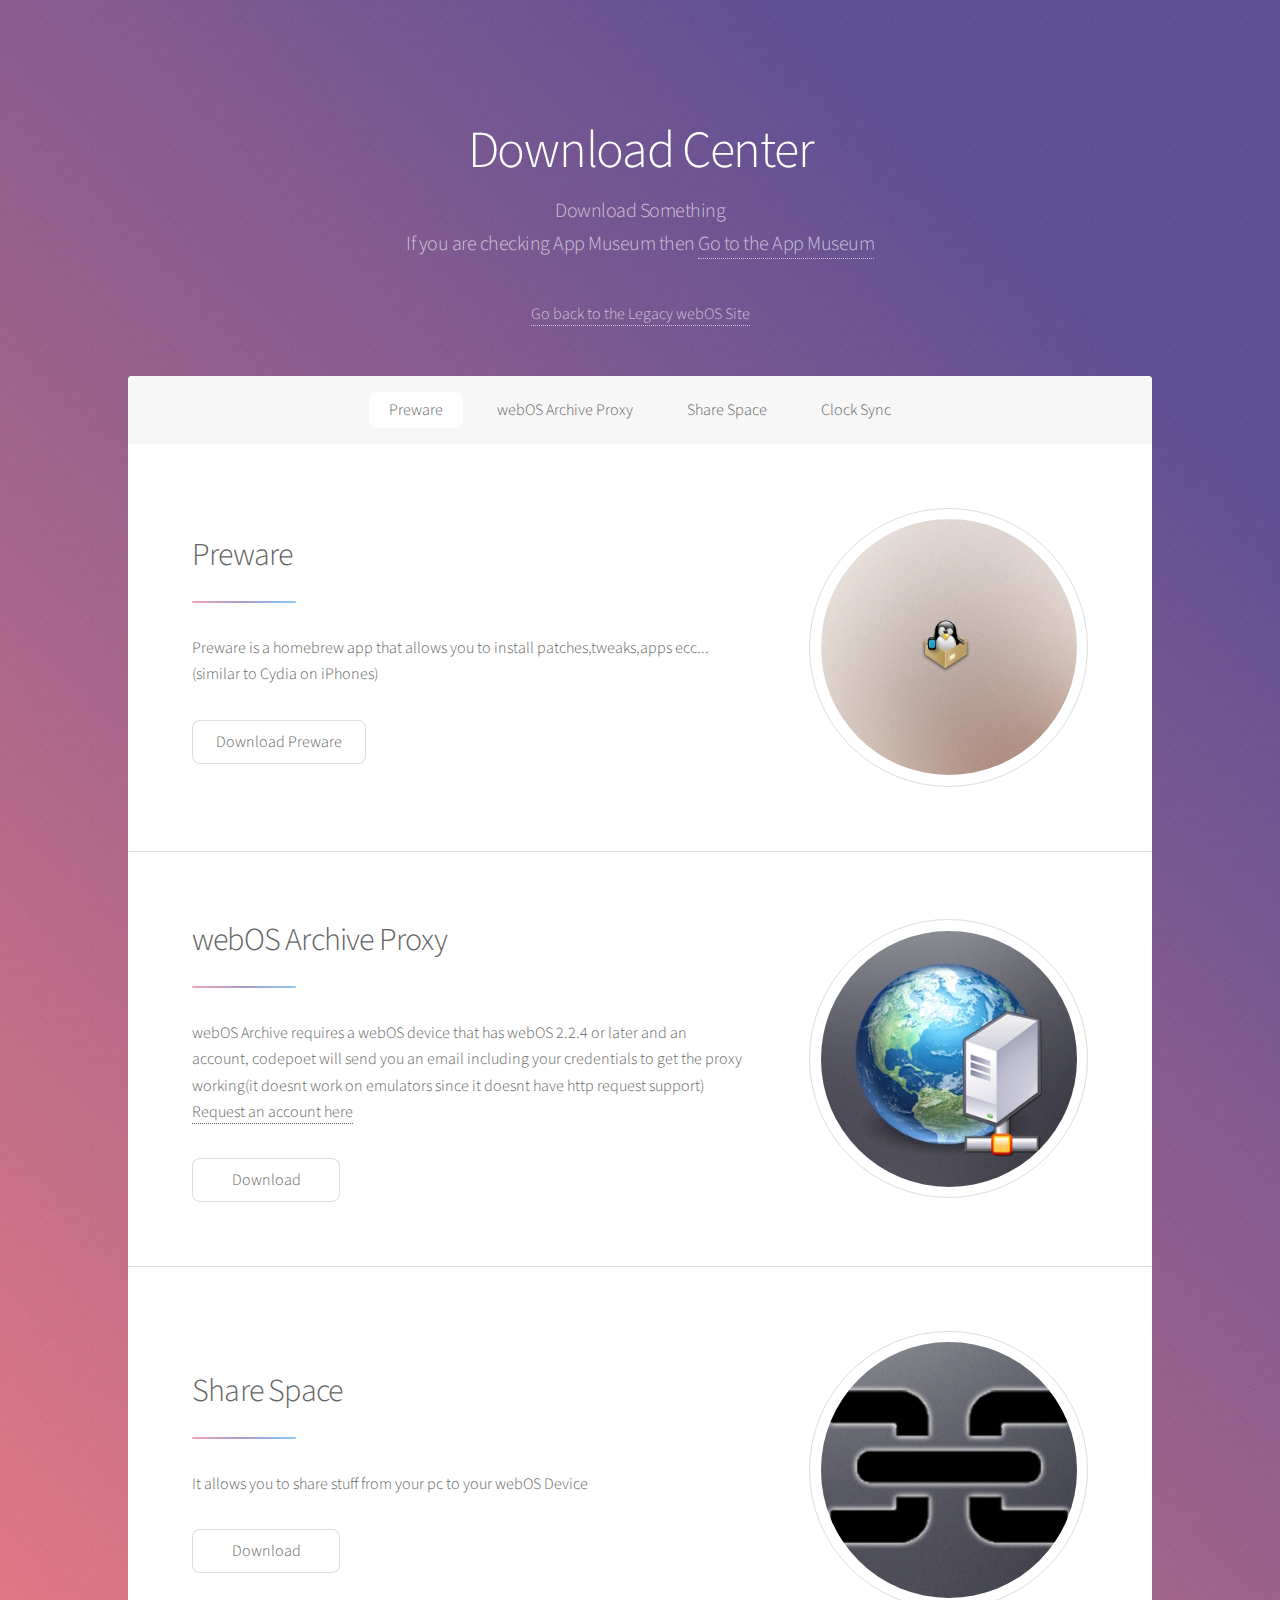
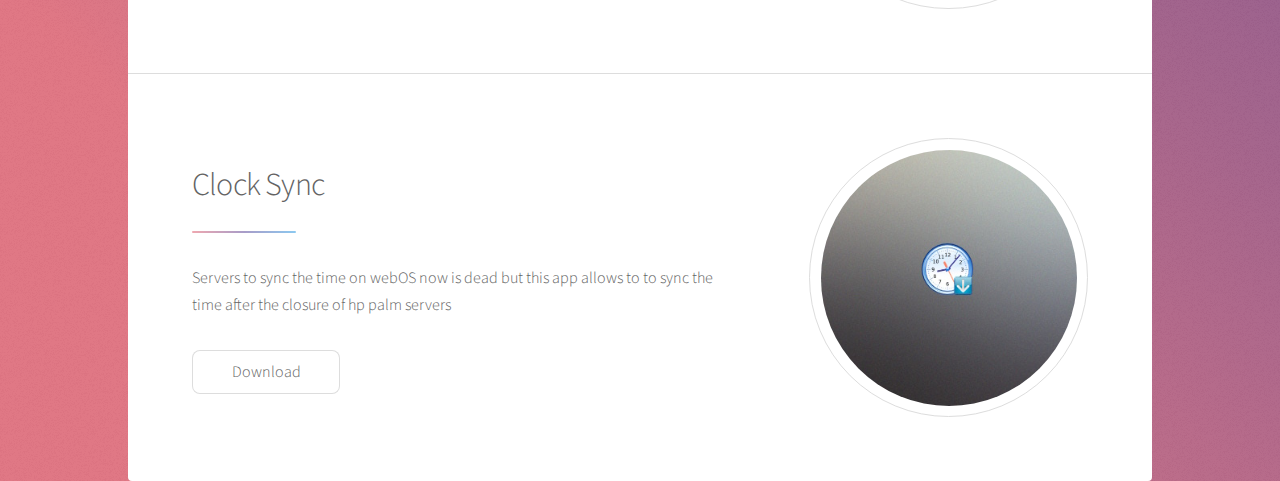
==== commit 959917c8: "removing the sdk download on the download center page" ====
--- a/downloadce.html
+++ b/downloadce.html
@@ -29,7 +29,6 @@
 							<li><a href="#proxy">webOS Archive Proxy</a></li>
 							<li><a href="#sharespace">Share Space</a></li>
 							<li><a href="#clocksync">Clock Sync</a></li>
-							<li><a href="#cta">SDK Downloads</a></li>
 						</ul>
 					</nav>
 
@@ -102,18 +101,6 @@
 							</div>
 						</section>
 
-						<!-- Get Started -->
-							<section id="cta" class="main special">
-								<header class="major">
-									<h2>SDK Downloads</h2>
-								</header>
-								<footer class="major">
-									<ul class="actions special">
-										<li><a href="webOSresources.html/" class="button primary">Get the SDK Resources</a></li>
-									</ul>
-								</footer>
-							</section>
-
 
 			</div>
 
